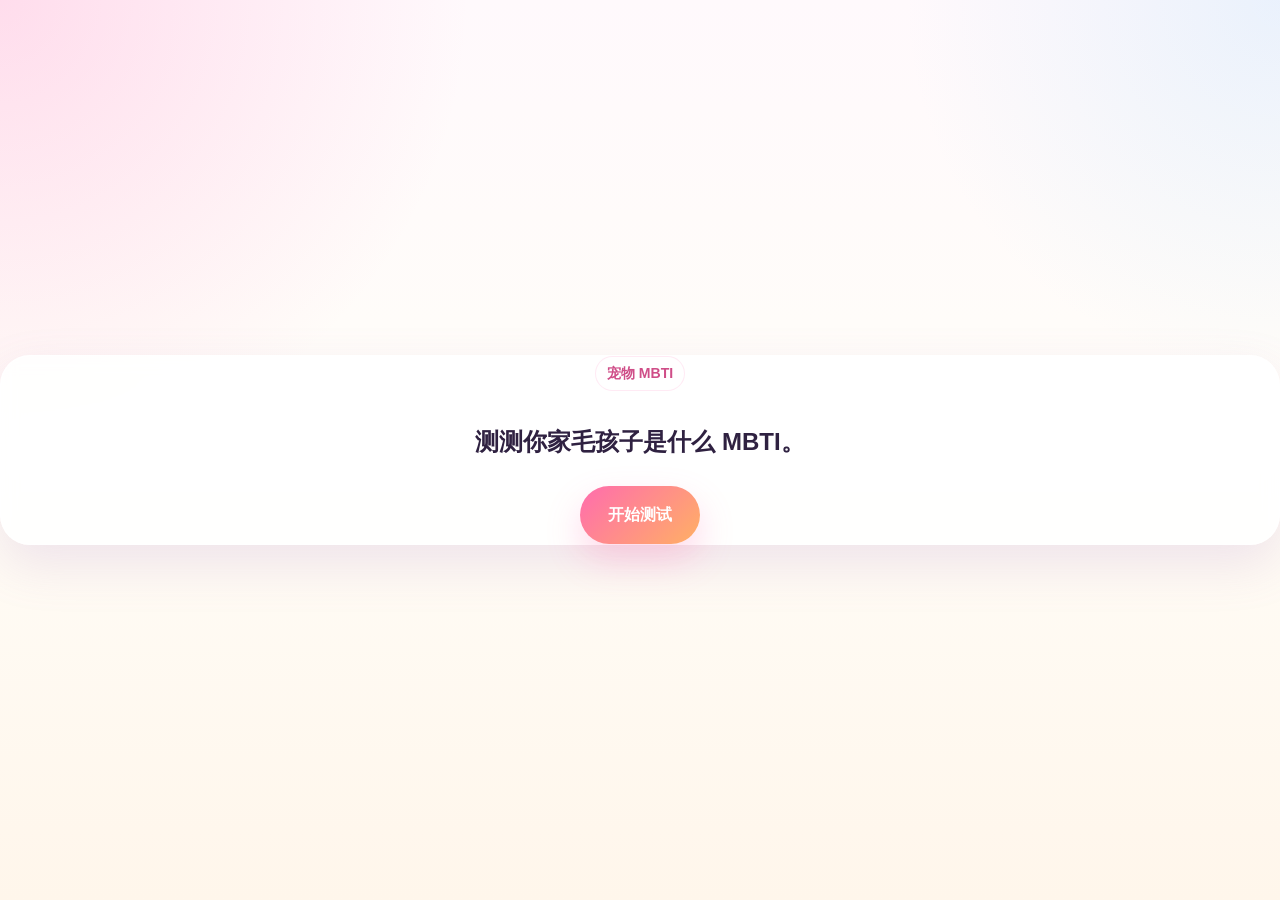
==== index.html @ 03ac09cd "Initial publish" ====
<!DOCTYPE html>
<html lang="zh-CN">
  <head>
    <meta charset="UTF-8" />
    <meta name="viewport" content="width=device-width, initial-scale=1.0" />
    <title>宠物 MBTI | 在线测试你家毛孩子的人格类型</title>
    <meta
      name="description"
      content="进入首页即可开始宠物 MBTI 在线测试。移动端友好，一题一题作答，生成宠物专属昵称、性格分析和主人陪伴建议。"
    />
    <link rel="stylesheet" href="./assets/css/styles.css" />
  </head>
  <body data-page="home">
    <div class="page-shell">
      <main>
        <section class="hero hero-minimal">
          <div class="container narrow hero-minimal-wrap">
            <div class="stage-stack quiz-shell" id="quiz-app" data-quiz-root>
              <div class="landing-cover panel-card" data-landing-cover>
                <span class="eyebrow">宠物 MBTI</span>
                <h1>测测你家毛孩子是什么 MBTI。</h1>
                <div class="hero-actions">
                  <button class="button button-primary button-large" type="button" data-start-quiz>
                    开始测试
                  </button>
                </div>
              </div>

              <form class="wizard-card panel-card" data-quiz-form hidden novalidate>
                <div class="wizard-progress">
                  <div class="wizard-progress-top">
                    <p class="step-kicker" data-step-kicker>准备信息</p>
                    <p class="step-count" data-step-count>第 1 / 13 步</p>
                  </div>
                  <div class="progress-track" aria-hidden="true">
                    <div class="progress-fill" data-progress-fill></div>
                  </div>
                </div>

                <div class="wizard-content" data-step-content></div>

                <div class="wizard-actions">
                  <button class="button button-ghost" type="button" data-prev-step>上一题</button>
                  <button class="button button-primary" type="submit" data-next-step>下一步</button>
                </div>
              </form>

              <section class="result-panel panel-card" data-result-panel hidden>
                <span class="eyebrow">测试结果</span>
                <div data-result-content></div>
                <div class="result-actions">
                  <button class="button button-primary" type="button" data-restart-quiz>
                    重新测试
                  </button>
                </div>
              </section>
            </div>
          </div>
        </section>
      </main>
    </div>

    <script src="./assets/js/site.js"></script>
    <script type="module" src="./assets/js/quiz.js"></script>
  </body>
</html>
---- assets/css/styles.css ----
:root {
  --bg: #fff9fc;
  --surface: rgba(255, 255, 255, 0.9);
  --surface-strong: #ffffff;
  --text: #2f2141;
  --text-soft: #695c76;
  --line: rgba(112, 70, 154, 0.12);
  --pink: #ff6cae;
  --peach: #ffb064;
  --yellow: #ffe174;
  --mint: #8fe4c3;
  --sky: #8ccfff;
  --berry: #6d54ff;
  --shadow: 0 20px 50px rgba(154, 108, 181, 0.16);
  --radius-xl: 30px;
  --radius-lg: 22px;
  --radius-md: 16px;
  --container: min(980px, calc(100vw - 28px));
}

* {
  box-sizing: border-box;
}

html {
  scroll-behavior: smooth;
}

body {
  margin: 0;
  color: var(--text);
  background:
    radial-gradient(circle at top left, rgba(255, 108, 174, 0.2), transparent 30%),
    radial-gradient(circle at top right, rgba(140, 207, 255, 0.18), transparent 24%),
    linear-gradient(180deg, #fff9fc 0%, #fffdf8 48%, #fff6eb 100%);
  font-family: "Segoe UI", "PingFang SC", "Microsoft YaHei", sans-serif;
}

a {
  color: inherit;
  text-decoration: none;
}

button,
input,
select {
  font: inherit;
}

.container {
  width: var(--container);
  margin: 0 auto;
}

.page-shell {
  min-height: 100vh;
}

.site-header {
  position: sticky;
  top: 0;
  z-index: 10;
  backdrop-filter: blur(18px);
  background: rgba(255, 249, 252, 0.76);
  border-bottom: 1px solid rgba(255, 255, 255, 0.45);
}

.compact-header .nav-wrap {
  min-height: 76px;
}

.nav-wrap {
  display: flex;
  align-items: center;
  justify-content: space-between;
  gap: 18px;
}

.brand {
  display: inline-flex;
  align-items: center;
  gap: 14px;
}

.brand-badge {
  width: 48px;
  height: 48px;
  display: grid;
  place-items: center;
  border-radius: 16px;
  background: linear-gradient(135deg, var(--pink), var(--peach));
  color: #fff;
  font-weight: 800;
  box-shadow: 0 10px 30px rgba(255, 108, 174, 0.26);
}

.brand-text {
  display: grid;
  gap: 4px;
}

.brand-text strong {
  font-size: 1rem;
}

.brand-text small,
.hero-text,
.step-note,
.mini-info-card p,
.result-subtitle,
.result-copy,
.result-box p,
.dimension-item p,
.footer-grid p,
.redirect-card p {
  color: var(--text-soft);
  line-height: 1.8;
}

.micro-nav,
.footer-links,
.quiz-start-points,
.result-tags {
  display: flex;
  flex-wrap: wrap;
  gap: 10px;
}

.micro-nav a,
.footer-links a {
  padding: 10px 14px;
  border-radius: 999px;
  color: var(--text-soft);
}

.micro-nav a:hover,
.micro-nav a.is-active,
.footer-links a:hover {
  background: rgba(255, 255, 255, 0.92);
  box-shadow: inset 0 0 0 1px rgba(255, 108, 174, 0.14);
  color: var(--text);
}

.hero {
  padding: 56px 0 28px;
}

.hero-minimal {
  min-height: 100vh;
  display: grid;
  place-items: center;
  padding: 32px 0;
}

.hero-minimal-wrap {
  width: 100%;
}

.stage-stack {
  position: relative;
}

.landing-cover {
  text-align: center;
}

.landing-cover.is-exiting {
  animation: fadeOutStage 0.26s ease forwards;
}

.hero-focus {
  padding-top: 72px;
}

.hero-focus-grid {
  display: grid;
  grid-template-columns: minmax(0, 1.1fr) minmax(290px, 0.9fr);
  gap: 24px;
  align-items: center;
}

.hero-copy h1,
.hero-inner h1,
.redirect-card h1 {
  margin: 0;
  font-size: clamp(2.15rem, 5vw, 4.2rem);
  line-height: 1.05;
  letter-spacing: -0.04em;
}

.eyebrow,
.chip,
.step-badge,
.question-axis,
.result-tag {
  display: inline-flex;
  align-items: center;
  justify-content: center;
  border-radius: 999px;
  font-weight: 700;
}

.eyebrow {
  margin-bottom: 16px;
  padding: 8px 12px;
  background: rgba(255, 255, 255, 0.94);
  color: #cf4e88;
  box-shadow: inset 0 0 0 1px rgba(255, 108, 174, 0.14);
  font-size: 0.88rem;
}

.hero-actions {
  margin-top: 28px;
  display: flex;
  justify-content: center;
}

.quiz-start-points span,
.result-tag {
  padding: 10px 12px;
  border-radius: 999px;
  background: rgba(255, 255, 255, 0.92);
  box-shadow: inset 0 0 0 1px rgba(255, 108, 174, 0.12);
  color: #95537c;
  font-size: 0.92rem;
  font-weight: 700;
}

.button {
  display: inline-flex;
  align-items: center;
  justify-content: center;
  min-height: 52px;
  padding: 12px 22px;
  border: 0;
  border-radius: 999px;
  font-weight: 800;
  cursor: pointer;
  transition: transform 0.18s ease, opacity 0.18s ease;
}

.button:hover {
  transform: translateY(-2px);
}

.button:disabled {
  opacity: 0.5;
  cursor: not-allowed;
  transform: none;
}

.button-primary {
  color: #fff;
  background: linear-gradient(135deg, var(--pink), var(--peach));
  box-shadow: 0 16px 34px rgba(255, 108, 174, 0.26);
}

.button-ghost {
  color: var(--text);
  background: rgba(255, 255, 255, 0.92);
  box-shadow: inset 0 0 0 1px rgba(109, 84, 255, 0.12);
}

.button-large {
  min-height: 58px;
  padding-inline: 28px;
  font-size: 1rem;
}

.panel-card,
.hero-card,
.mini-info-card,
.wizard-card,
.quiz-start-card,
.result-panel,
.redirect-card {
  background: var(--surface);
  border: 1px solid rgba(255, 255, 255, 0.8);
  border-radius: var(--radius-xl);
  box-shadow: var(--shadow);
  backdrop-filter: blur(8px);
}

.result-panel {
  position: relative;
  overflow: hidden;
  isolation: isolate;
}

.result-panel::before {
  content: "";
  position: absolute;
  inset: 0;
  z-index: -2;
  background:
    linear-gradient(180deg, rgba(255, 252, 255, 0.9), rgba(255, 247, 239, 0.78)),
    url("../images/mbti-grid.png") center / cover no-repeat;
  opacity: 0.52;
  transform: scale(1.04);
}

.result-panel::after {
  content: "";
  position: absolute;
  inset: 0;
  z-index: -1;
  background:
    radial-gradient(circle at top left, rgba(255, 255, 255, 0.82), transparent 36%),
    linear-gradient(180deg, rgba(255, 255, 255, 0.72), rgba(255, 249, 244, 0.78));
}

.hero-card,
.quiz-start-card,
.wizard-card,
.result-panel,
.mini-info-card,
.redirect-card {
  padding: 28px;
}

.hero-card {
  position: relative;
  overflow: hidden;
  min-height: 300px;
}

.hero-card h2 {
  margin: 18px 0 8px;
  font-size: 3rem;
}

.hero-card p {
  margin: 0;
  font-size: 1.15rem;
  font-weight: 800;
}

.hero-card small {
  display: block;
  max-width: 280px;
  margin-top: 12px;
  color: var(--text-soft);
  line-height: 1.8;
}

.chip {
  padding: 8px 12px;
  font-size: 0.82rem;
}

.chip-yellow {
  background: rgba(255, 225, 116, 0.58);
}

.hero-bubbles .bubble {
  position: absolute;
  border-radius: 999px;
  opacity: 0.8;
}

.bubble-pink {
  width: 180px;
  height: 180px;
  right: -42px;
  top: -30px;
  background: rgba(255, 108, 174, 0.18);
}

.bubble-mint {
  width: 120px;
  height: 120px;
  right: 24px;
  bottom: 22px;
  background: rgba(143, 228, 195, 0.24);
}

.bubble-sky {
  width: 82px;
  height: 82px;
  left: -18px;
  bottom: 42px;
  background: rgba(140, 207, 255, 0.28);
}

.section {
  padding: 30px 0 72px;
}

.section-tight {
  padding-top: 10px;
}

.section-mini {
  padding-top: 18px;
}

.section-soft {
  background: linear-gradient(180deg, rgba(255, 249, 252, 0.18), rgba(255, 238, 219, 0.56));
}

.quiz-shell {
  display: grid;
  gap: 18px;
}

.wizard-card,
.result-panel {
  opacity: 0;
  transform: translateY(16px);
}

.wizard-card.is-visible,
.result-panel.is-visible {
  animation: fadeInStage 0.32s ease forwards;
}

.quiz-start-card h2,
.wizard-step h2,
.mini-info-card h3,
.result-name {
  margin: 0;
  font-size: clamp(1.5rem, 3.2vw, 2.2rem);
  line-height: 1.18;
}

.wizard-progress {
  margin-bottom: 22px;
}

.wizard-progress-top {
  display: flex;
  justify-content: space-between;
  gap: 12px;
  align-items: center;
  margin-bottom: 12px;
}

.step-kicker,
.step-count {
  margin: 0;
  font-weight: 700;
}

.step-kicker {
  color: #ca5588;
}

.step-count {
  color: var(--text-soft);
}

.progress-track,
.bar-track {
  width: 100%;
  overflow: hidden;
}

.progress-track {
  height: 12px;
  border-radius: 999px;
  background: rgba(109, 84, 255, 0.1);
}

.progress-fill,
.bar-fill {
  height: 100%;
  border-radius: inherit;
  background: linear-gradient(90deg, #ff79b0, #ffd96f, #89d8ff);
}

.wizard-step {
  display: grid;
  gap: 16px;
}

.step-badge,
.question-axis {
  padding: 8px 12px;
  background: rgba(255, 255, 255, 0.94);
  box-shadow: inset 0 0 0 1px rgba(255, 108, 174, 0.12);
  color: #9b507d;
  font-size: 0.88rem;
}

.question-topline {
  display: flex;
  align-items: center;
}

.field-grid {
  display: grid;
  grid-template-columns: repeat(2, minmax(0, 1fr));
  gap: 14px;
}

.field {
  display: grid;
  gap: 8px;
}

.field span {
  font-weight: 700;
}

.field input,
.field select {
  width: 100%;
  border: 1px solid rgba(109, 84, 255, 0.12);
  border-radius: 18px;
  padding: 14px 16px;
  background: rgba(255, 255, 255, 0.96);
  color: var(--text);
  outline: none;
}

.field input:focus,
.field select:focus {
  border-color: rgba(255, 108, 174, 0.45);
  box-shadow: 0 0 0 4px rgba(255, 108, 174, 0.12);
}

.choice-grid {
  display: grid;
  gap: 12px;
}

.choice-card {
  position: relative;
  display: grid;
  gap: 8px;
  padding: 18px;
  border-radius: 22px;
  background: rgba(255, 255, 255, 0.94);
  border: 1px solid rgba(109, 84, 255, 0.12);
  cursor: pointer;
  transition: transform 0.16s ease, box-shadow 0.16s ease, border-color 0.16s ease;
}

.choice-card:hover {
  transform: translateY(-1px);
}

.choice-card input {
  position: absolute;
  inset: 0;
  opacity: 0;
}

.choice-card:has(input:checked) {
  border-color: rgba(255, 108, 174, 0.38);
  background: linear-gradient(135deg, rgba(255, 244, 161, 0.56), rgba(255, 206, 230, 0.58));
  box-shadow: 0 14px 28px rgba(255, 108, 174, 0.12);
}

.choice-title {
  font-size: 1rem;
  font-weight: 800;
}

.choice-card small {
  color: var(--text-soft);
  line-height: 1.7;
}

.wizard-actions,
.result-actions {
  display: flex;
  justify-content: space-between;
  gap: 12px;
  margin-top: 22px;
}

.wizard-actions .button,
.result-actions .button {
  flex: 1;
}

.mini-info-grid,
.dimension-grid,
.tips-grid {
  display: grid;
  gap: 16px;
}

.mini-info-grid {
  grid-template-columns: repeat(2, minmax(0, 1fr));
}

.single-column {
  grid-template-columns: 1fr;
}

.mini-info-card h3 {
  margin-bottom: 10px;
}

.text-link {
  display: inline-flex;
  margin-top: 14px;
  color: #cb4d88;
  font-weight: 700;
}

.result-header,
.result-grid {
  display: grid;
  gap: 18px;
}

.result-hero {
  display: grid;
  grid-template-columns: minmax(220px, 260px) 1fr;
  gap: 18px;
  align-items: center;
}

.result-portrait-wrap {
  position: relative;
  width: min(100%, 260px);
}

.result-portrait {
  width: 100%;
  aspect-ratio: 1 / 1;
  border-radius: 30px;
  background-image: url("../images/mbti-grid.png");
  background-repeat: no-repeat;
  background-size: 400% 400%;
  background-position: var(--bg-x) var(--bg-y);
  border: 1px solid rgba(255, 255, 255, 0.92);
  box-shadow: 0 20px 46px rgba(116, 109, 255, 0.18);
}

.result-type-badge {
  position: absolute;
  left: 14px;
  bottom: 14px;
  width: 84px;
  height: 84px;
  display: grid;
  place-items: center;
  border-radius: 24px;
  background: linear-gradient(135deg, #ff8ab8, #8ea6ff);
  color: #fff;
  font-size: 1.55rem;
  font-weight: 900;
  box-shadow: 0 16px 34px rgba(116, 109, 255, 0.28);
}

.dimension-grid,
.tips-grid {
  grid-template-columns: repeat(2, minmax(0, 1fr));
}

.dimension-item,
.result-box {
  padding: 18px;
  border-radius: 22px;
  background: rgba(255, 255, 255, 0.84);
  border: 1px solid rgba(109, 84, 255, 0.08);
}

.dimension-item h4,
.result-box h3 {
  margin: 0 0 10px;
  font-size: 1rem;
}

.tip-list {
  margin: 0;
  padding-left: 20px;
  color: var(--text-soft);
  line-height: 1.8;
}

.bar-track {
  height: 10px;
  margin-top: 12px;
  border-radius: 999px;
  background: rgba(109, 84, 255, 0.1);
}

.compact-footer {
  padding: 18px 0 32px;
}

.footer-grid {
  display: flex;
  justify-content: space-between;
  align-items: center;
  gap: 16px;
  padding-top: 18px;
  border-top: 1px solid var(--line);
}

.redirect-page {
  min-height: 100vh;
  display: grid;
  place-items: center;
  padding: 20px;
}

.redirect-card {
  max-width: 620px;
}

.compact-inner {
  text-align: center;
}

@keyframes fadeOutStage {
  from {
    opacity: 1;
    transform: scale(1);
  }
  to {
    opacity: 0;
    transform: scale(0.98);
  }
}

@keyframes fadeInStage {
  from {
    opacity: 0;
    transform: translateY(16px);
  }
  to {
    opacity: 1;
    transform: translateY(0);
  }
}

@media (max-width: 860px) {
  .hero-focus-grid,
  .mini-info-grid,
  .dimension-grid,
  .tips-grid,
  .field-grid {
    grid-template-columns: 1fr;
  }

  .footer-grid {
    flex-direction: column;
    align-items: flex-start;
  }
}

@media (max-width: 640px) {
  .hero {
    padding-top: 40px;
  }

  .hero-minimal {
    min-height: 100svh;
  }

  .hero-focus {
    padding-top: 52px;
  }

  .nav-wrap {
    flex-direction: column;
    align-items: flex-start;
    padding: 12px 0;
  }

  .micro-nav,
  .footer-links,
  .quiz-start-points {
    gap: 8px;
  }

  .hero-copy h1,
  .hero-inner h1,
  .redirect-card h1 {
    font-size: clamp(2rem, 10vw, 2.9rem);
  }

  .hero-card,
  .quiz-start-card,
  .wizard-card,
  .result-panel,
  .mini-info-card,
  .redirect-card {
    padding: 22px;
  }

  .wizard-progress-top,
  .question-topline,
  .result-hero,
  .wizard-actions,
  .result-actions {
    grid-template-columns: 1fr;
    display: grid;
  }

  .wizard-actions .button,
  .result-actions .button {
    width: 100%;
  }

  .result-portrait-wrap {
    width: 100%;
    max-width: 260px;
  }
}
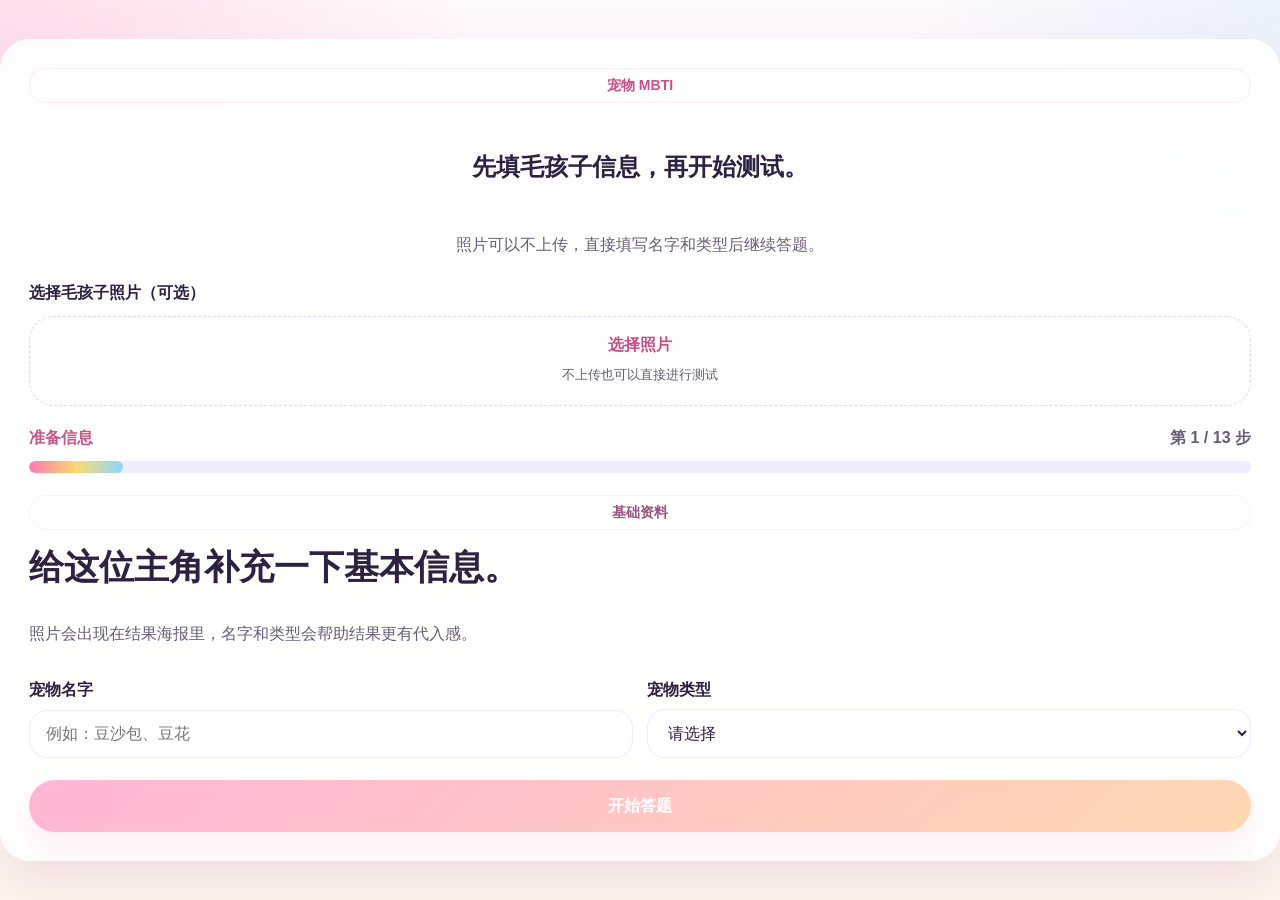
==== commit c6c8e889: "Update site content" ====
--- a/index.html
+++ b/index.html
@@ -6,27 +6,48 @@
     <title>宠物 MBTI | 在线测试你家毛孩子的人格类型</title>
     <meta
       name="description"
-      content="进入首页即可开始宠物 MBTI 在线测试。移动端友好，一题一题作答，生成宠物专属昵称、性格分析和主人陪伴建议。"
+      content="上传毛孩子照片并完成宠物 MBTI 测试，获得宠物人格结果、海报风结果页和主人陪伴建议。"
     />
     <link rel="stylesheet" href="./assets/css/styles.css" />
   </head>
   <body data-page="home">
     <div class="page-shell">
       <main>
-        <section class="hero hero-minimal">
-          <div class="container narrow hero-minimal-wrap">
-            <div class="stage-stack quiz-shell" id="quiz-app" data-quiz-root>
-              <div class="landing-cover panel-card" data-landing-cover>
-                <span class="eyebrow">宠物 MBTI</span>
-                <h1>测测你家毛孩子是什么 MBTI。</h1>
-                <div class="hero-actions">
-                  <button class="button button-primary button-large" type="button" data-start-quiz>
-                    开始测试
-                  </button>
+        <section class="hero hero-form">
+          <div class="container narrow hero-form-wrap">
+            <div class="quiz-shell" id="quiz-app" data-quiz-root>
+              <form class="wizard-card panel-card is-visible" data-quiz-form novalidate>
+                <div class="intro-heading">
+                  <span class="eyebrow">宠物 MBTI</span>
+                  <h1>先填毛孩子信息，再开始测试。</h1>
+                  <p class="hero-text">照片可以不上传，直接填写名字和类型后继续答题。</p>
                 </div>
-              </div>
 
-              <form class="wizard-card panel-card" data-quiz-form hidden novalidate>
+                <div class="upload-stack" data-basic-media>
+                  <label class="upload-label" for="pet-photo-input">选择毛孩子照片（可选）</label>
+                  <input
+                    class="sr-only"
+                    id="pet-photo-input"
+                    type="file"
+                    accept="image/*"
+                    data-pet-photo-input
+                  />
+                  <label class="upload-dropzone" for="pet-photo-input">
+                    <div class="upload-empty" data-photo-empty>
+                      <span class="upload-cta">选择照片</span>
+                      <small>不上传也可以直接进行测试</small>
+                    </div>
+                    <div class="upload-filled" data-photo-preview hidden>
+                      <img class="upload-preview-image" data-photo-preview-image alt="已上传的毛孩子照片预览" />
+                      <div class="upload-filled-copy">
+                        <strong>已上传照片</strong>
+                        <p class="upload-preview-name" data-photo-preview-name></p>
+                        <small>点击重新选择</small>
+                      </div>
+                    </div>
+                  </label>
+                </div>
+
                 <div class="wizard-progress">
                   <div class="wizard-progress-top">
                     <p class="step-kicker" data-step-kicker>准备信息</p>
@@ -41,7 +62,7 @@
 
                 <div class="wizard-actions">
                   <button class="button button-ghost" type="button" data-prev-step>上一题</button>
-                  <button class="button button-primary" type="submit" data-next-step>下一步</button>
+                  <button class="button button-primary" type="submit" data-next-step>开始答题</button>
                 </div>
               </form>
 
--- a/assets/css/styles.css
+++ b/assets/css/styles.css
@@ -22,6 +22,10 @@
   box-sizing: border-box;
 }
 
+[hidden] {
+  display: none !important;
+}
+
 html {
   scroll-behavior: smooth;
 }
@@ -145,27 +149,104 @@
   padding: 56px 0 28px;
 }
 
-.hero-minimal {
+.hero-form {
   min-height: 100vh;
   display: grid;
   place-items: center;
   padding: 32px 0;
 }
 
-.hero-minimal-wrap {
+.hero-form-wrap {
   width: 100%;
 }
 
-.stage-stack {
-  position: relative;
-}
-
-.landing-cover {
+.intro-heading {
+  display: grid;
+  gap: 12px;
+  margin-bottom: 8px;
   text-align: center;
 }
 
-.landing-cover.is-exiting {
-  animation: fadeOutStage 0.26s ease forwards;
+.upload-stack {
+  display: grid;
+  gap: 12px;
+  margin: 0 0 22px;
+}
+
+.upload-label {
+  font-weight: 700;
+  color: var(--text);
+}
+
+.sr-only {
+  position: absolute;
+  width: 1px;
+  height: 1px;
+  padding: 0;
+  margin: -1px;
+  overflow: hidden;
+  clip: rect(0, 0, 0, 0);
+  white-space: nowrap;
+  border: 0;
+}
+
+.upload-dropzone {
+  display: grid;
+  padding: 18px;
+  border-radius: 24px;
+  background: rgba(255, 255, 255, 0.94);
+  border: 1px dashed rgba(109, 84, 255, 0.22);
+  box-shadow: inset 0 0 0 1px rgba(255, 108, 174, 0.06);
+  cursor: pointer;
+}
+
+.upload-empty,
+.upload-filled {
+  display: grid;
+  justify-items: center;
+}
+
+.upload-empty {
+  gap: 8px;
+}
+
+.upload-filled {
+  grid-template-columns: 120px 1fr;
+  gap: 16px;
+  align-items: center;
+  text-align: left;
+}
+
+.upload-cta {
+  font-weight: 800;
+  color: #c84d87;
+}
+
+.upload-dropzone small,
+.upload-preview-name,
+.upload-filled-copy {
+  color: var(--text-soft);
+  line-height: 1.7;
+}
+
+.upload-preview-image {
+  width: 120px;
+  height: 120px;
+  object-fit: cover;
+  border-radius: 24px;
+  border: 1px solid rgba(255, 255, 255, 0.92);
+  box-shadow: 0 16px 32px rgba(116, 109, 255, 0.16);
+  background: linear-gradient(135deg, rgba(255, 247, 252, 0.96), rgba(243, 247, 255, 0.96));
+}
+
+.upload-filled-copy strong {
+  color: var(--text);
+  font-size: 1rem;
+}
+
+.upload-filled-copy p,
+.upload-filled-copy small {
+  margin: 0;
 }
 
 .hero-focus {
@@ -292,11 +373,7 @@
   position: absolute;
   inset: 0;
   z-index: -2;
-  background:
-    linear-gradient(180deg, rgba(255, 252, 255, 0.9), rgba(255, 247, 239, 0.78)),
-    url("../images/mbti-grid.png") center / cover no-repeat;
-  opacity: 0.52;
-  transform: scale(1.04);
+  background: linear-gradient(180deg, rgba(255, 252, 255, 0.94), rgba(255, 247, 239, 0.86));
 }
 
 .result-panel::after {
@@ -305,8 +382,8 @@
   inset: 0;
   z-index: -1;
   background:
-    radial-gradient(circle at top left, rgba(255, 255, 255, 0.82), transparent 36%),
-    linear-gradient(180deg, rgba(255, 255, 255, 0.72), rgba(255, 249, 244, 0.78));
+    radial-gradient(circle at top left, rgba(255, 214, 232, 0.28), transparent 34%),
+    radial-gradient(circle at bottom right, rgba(153, 220, 255, 0.22), transparent 30%);
 }
 
 .hero-card,
@@ -401,17 +478,6 @@
 .quiz-shell {
   display: grid;
   gap: 18px;
-}
-
-.wizard-card,
-.result-panel {
-  opacity: 0;
-  transform: translateY(16px);
-}
-
-.wizard-card.is-visible,
-.result-panel.is-visible {
-  animation: fadeInStage 0.32s ease forwards;
 }
 
 .quiz-start-card h2,
@@ -607,28 +673,100 @@
   gap: 18px;
 }
 
-.result-hero {
-  display: grid;
-  grid-template-columns: minmax(220px, 260px) 1fr;
-  gap: 18px;
+.poster-card {
+  position: relative;
+  overflow: hidden;
+  padding: 22px;
+  border-radius: 32px;
+  background:
+    radial-gradient(circle at top left, color-mix(in srgb, var(--poster-accent, #f58bc0) 24%, transparent), transparent 34%),
+    radial-gradient(circle at bottom right, color-mix(in srgb, var(--poster-soft, #8ed0ff) 24%, transparent), transparent 32%),
+    rgba(255, 255, 255, 0.88);
+  border: 1px solid rgba(255, 255, 255, 0.88);
+  box-shadow: 0 20px 46px rgba(86, 72, 127, 0.12);
+}
+
+.poster-grid {
+  display: grid;
+  grid-template-columns: minmax(220px, 280px) 1fr;
+  gap: 22px;
   align-items: center;
 }
 
-.result-portrait-wrap {
+.poster-photo-frame {
   position: relative;
-  width: min(100%, 260px);
-}
-
-.result-portrait {
+  width: min(100%, 280px);
+  padding: 10px;
+  border-radius: 32px;
+  background: rgba(255, 255, 255, 0.72);
+  box-shadow: inset 0 0 0 1px rgba(255, 255, 255, 0.72);
+}
+
+.result-photo {
   width: 100%;
   aspect-ratio: 1 / 1;
+  object-fit: cover;
   border-radius: 30px;
-  background-image: url("../images/mbti-grid.png");
-  background-repeat: no-repeat;
-  background-size: 400% 400%;
-  background-position: var(--bg-x) var(--bg-y);
   border: 1px solid rgba(255, 255, 255, 0.92);
   box-shadow: 0 20px 46px rgba(116, 109, 255, 0.18);
+}
+
+.result-photo-fallback {
+  display: grid;
+  place-items: center;
+  background: linear-gradient(135deg, rgba(255, 212, 224, 0.94), rgba(206, 233, 255, 0.92));
+  color: #91527a;
+  font-size: 2rem;
+  font-weight: 900;
+}
+
+.poster-copy {
+  display: grid;
+  gap: 10px;
+}
+
+.poster-kicker {
+  display: inline-flex;
+  width: fit-content;
+  padding: 8px 12px;
+  border-radius: 999px;
+  background: rgba(255, 255, 255, 0.92);
+  color: var(--poster-accent, #ca5588);
+  font-weight: 800;
+  font-size: 0.84rem;
+  box-shadow: inset 0 0 0 1px rgba(255, 108, 174, 0.12);
+}
+
+.poster-title {
+  margin: 0;
+  font-size: clamp(3rem, 9vw, 5.8rem);
+  line-height: 0.94;
+  letter-spacing: -0.06em;
+  color: color-mix(in srgb, var(--poster-accent, #ca5588) 36%, #2b2145);
+}
+
+.poster-nickname {
+  margin: 0;
+  font-size: clamp(1.3rem, 3vw, 2rem);
+  font-weight: 800;
+  color: #2f2447;
+}
+
+.poster-plain {
+  max-width: 26ch;
+  margin: 0;
+  color: var(--text);
+  font-size: 1.06rem;
+  line-height: 1.8;
+}
+
+.poster-link {
+  margin: 16px 2px 0 0;
+  color: color-mix(in srgb, var(--poster-accent, #ca5588) 46%, #6b6176);
+  font-size: 0.82rem;
+  line-height: 1.4;
+  text-align: right;
+  letter-spacing: 0.03em;
 }
 
 .result-type-badge {
@@ -708,28 +846,6 @@
   text-align: center;
 }
 
-@keyframes fadeOutStage {
-  from {
-    opacity: 1;
-    transform: scale(1);
-  }
-  to {
-    opacity: 0;
-    transform: scale(0.98);
-  }
-}
-
-@keyframes fadeInStage {
-  from {
-    opacity: 0;
-    transform: translateY(16px);
-  }
-  to {
-    opacity: 1;
-    transform: translateY(0);
-  }
-}
-
 @media (max-width: 860px) {
   .hero-focus-grid,
   .mini-info-grid,
@@ -739,6 +855,10 @@
     grid-template-columns: 1fr;
   }
 
+  .poster-grid {
+    grid-template-columns: 1fr;
+  }
+
   .footer-grid {
     flex-direction: column;
     align-items: flex-start;
@@ -750,7 +870,7 @@
     padding-top: 40px;
   }
 
-  .hero-minimal {
+  .hero-form {
     min-height: 100svh;
   }
 
@@ -787,7 +907,6 @@
 
   .wizard-progress-top,
   .question-topline,
-  .result-hero,
   .wizard-actions,
   .result-actions {
     grid-template-columns: 1fr;
@@ -799,8 +918,18 @@
     width: 100%;
   }
 
-  .result-portrait-wrap {
+  .result-photo-wrap {
     width: 100%;
     max-width: 260px;
   }
-}
+
+  .upload-filled {
+    grid-template-columns: 1fr;
+    justify-items: center;
+    text-align: center;
+  }
+
+  .poster-title {
+    font-size: clamp(2.8rem, 18vw, 4.6rem);
+  }
+}
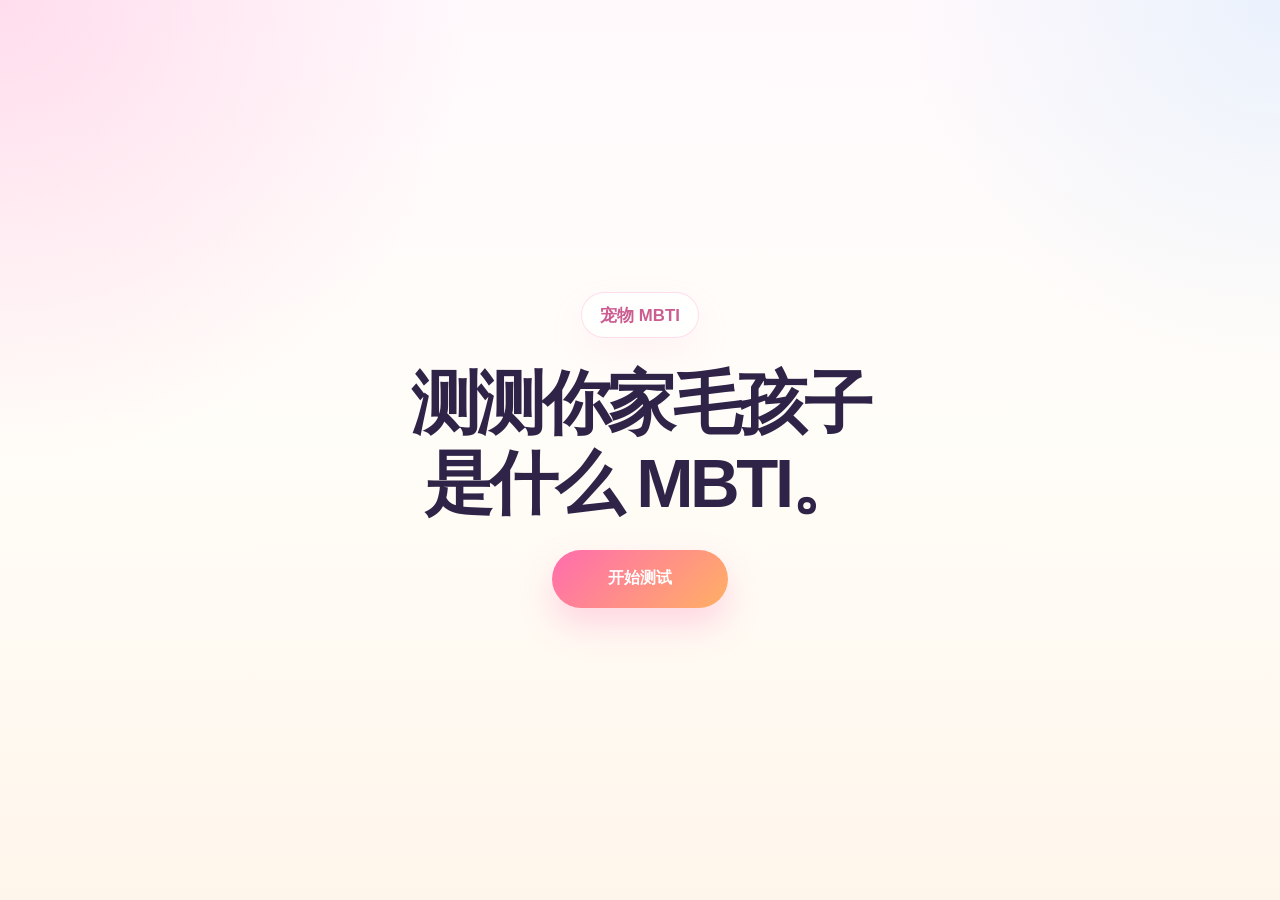
==== commit 8133ec44: "Update site" ====
--- a/index.html
+++ b/index.html
@@ -16,7 +16,15 @@
         <section class="hero hero-form">
           <div class="container narrow hero-form-wrap">
             <div class="quiz-shell" id="quiz-app" data-quiz-root>
-              <form class="wizard-card panel-card is-visible" data-quiz-form novalidate>
+              <section class="landing-cover" data-landing-cover>
+                <span class="landing-eyebrow">宠物 MBTI</span>
+                <h1 class="landing-title">测测你家毛孩子是什么 MBTI。</h1>
+                <button class="button button-primary button-large landing-button" type="button" data-start-quiz>
+                  开始测试
+                </button>
+              </section>
+
+              <form class="wizard-card panel-card is-visible" data-quiz-form novalidate hidden>
                 <div class="intro-heading">
                   <span class="eyebrow">宠物 MBTI</span>
                   <h1>先填毛孩子信息，再开始测试。</h1>
--- a/assets/css/styles.css
+++ b/assets/css/styles.css
@@ -160,6 +160,44 @@
   width: 100%;
 }
 
+.landing-cover {
+  min-height: 72vh;
+  display: grid;
+  justify-items: center;
+  align-content: center;
+  gap: 26px;
+  padding: 20px 12px;
+  text-align: center;
+}
+
+.landing-eyebrow {
+  display: inline-flex;
+  align-items: center;
+  justify-content: center;
+  min-height: 46px;
+  padding: 10px 18px;
+  border-radius: 999px;
+  border: 1px solid rgba(255, 168, 204, 0.38);
+  background: rgba(255, 255, 255, 0.82);
+  color: #cb5d91;
+  font-size: 1.05rem;
+  font-weight: 800;
+  box-shadow: 0 16px 34px rgba(255, 181, 210, 0.12);
+}
+
+.landing-title {
+  max-width: 12ch;
+  margin: 0;
+  color: #2f2447;
+  font-size: clamp(2.7rem, 7vw, 4.3rem);
+  line-height: 1.16;
+  letter-spacing: -0.05em;
+}
+
+.landing-button {
+  min-width: 176px;
+}
+
 .intro-heading {
   display: grid;
   gap: 12px;
@@ -874,6 +912,11 @@
     min-height: 100svh;
   }
 
+  .landing-cover {
+    min-height: 64vh;
+    gap: 22px;
+  }
+
   .hero-focus {
     padding-top: 52px;
   }
@@ -892,7 +935,8 @@
 
   .hero-copy h1,
   .hero-inner h1,
-  .redirect-card h1 {
+  .redirect-card h1,
+  .landing-title {
     font-size: clamp(2rem, 10vw, 2.9rem);
   }
 
